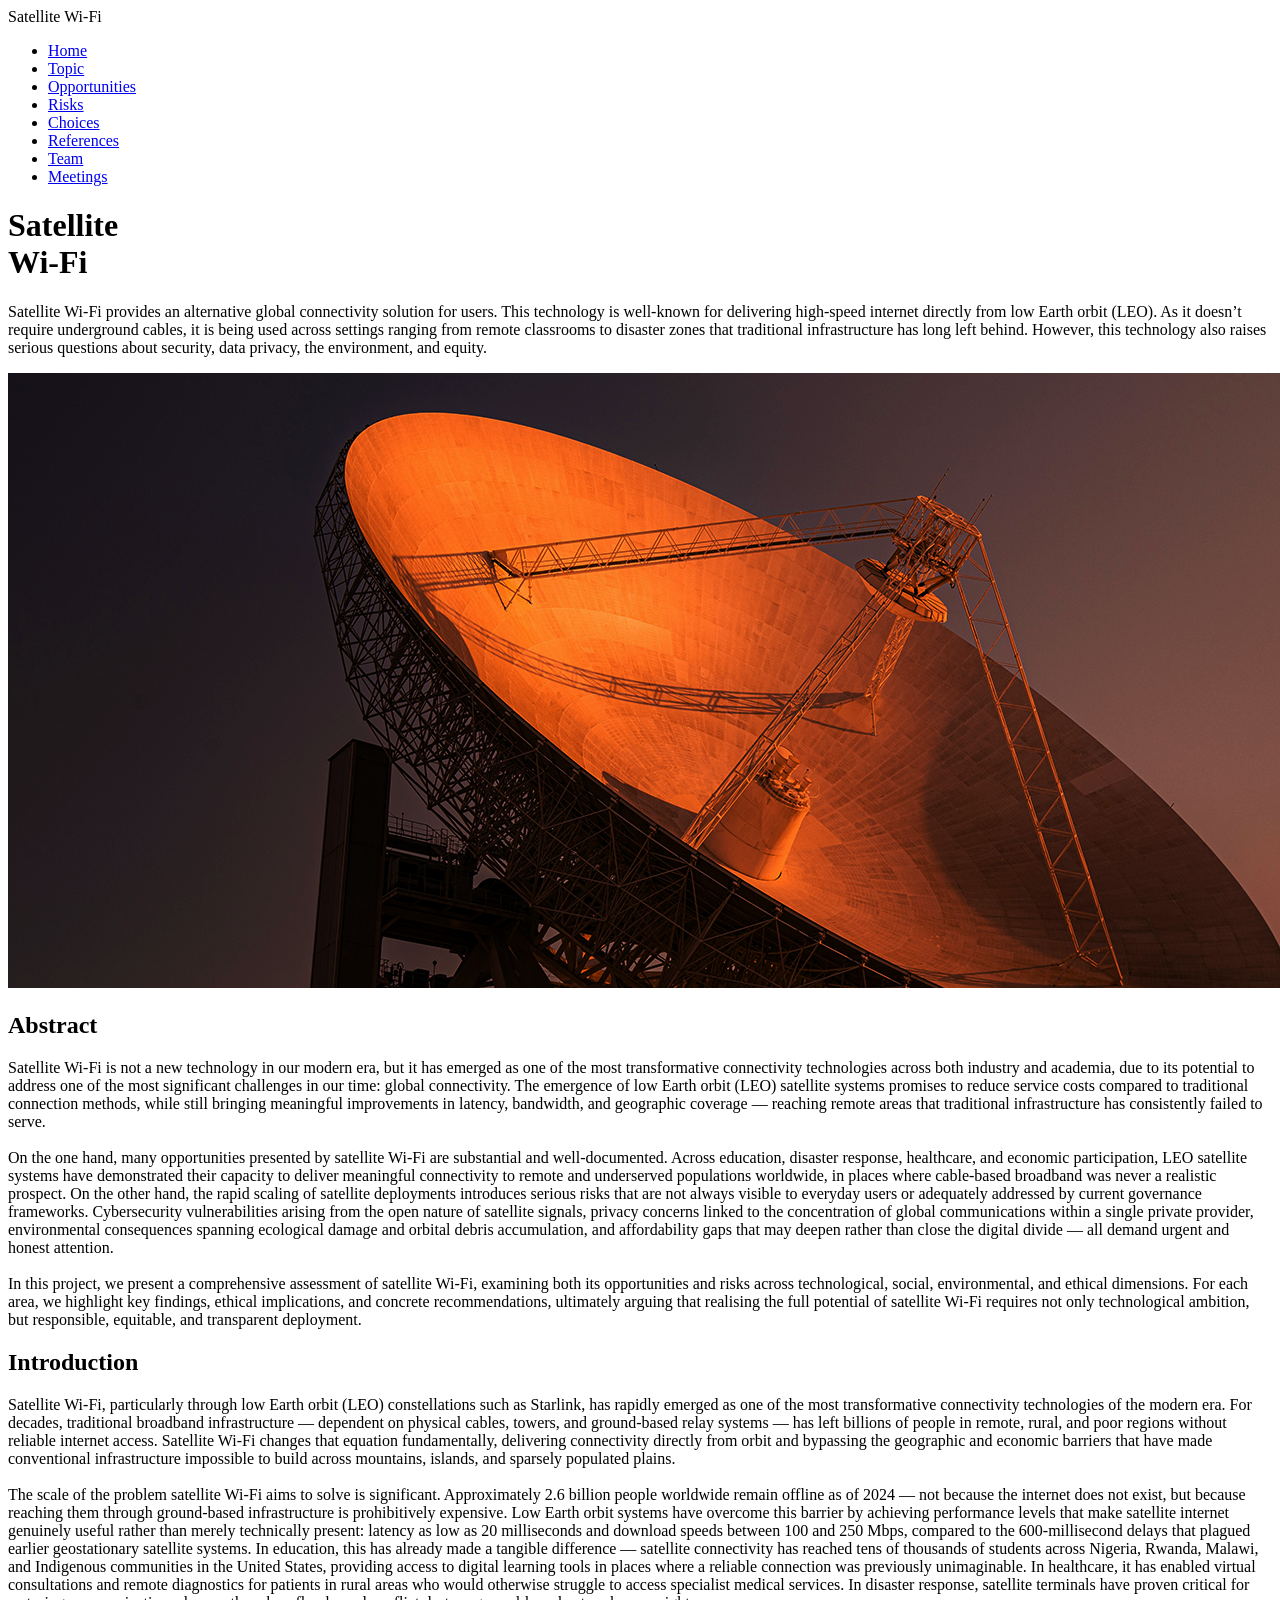
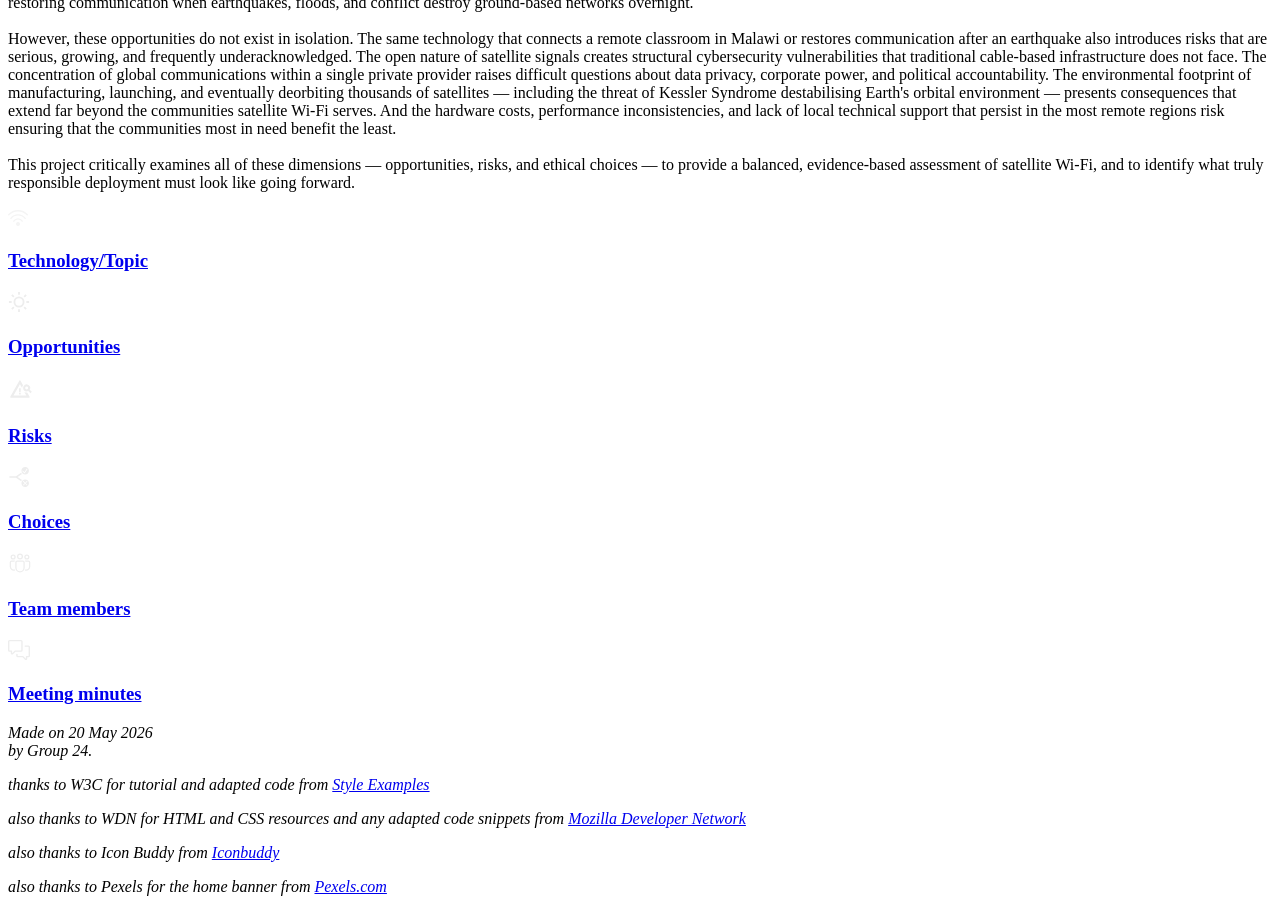
==== index.html @ d1418b99 "Relocate the destination of index file" ====
<!DOCTYPE html PUBLIC "-//W3C//DTD HTML 4.01//EN">
<html>

<head>
  <meta charset="UTF-8">
  <title>Satellite Wi-Fi</title>
  <link rel="stylesheet" href="../mystyles.css">
  <link rel="preconnect" href="https://fonts.googleapis.com">
  <link rel="preconnect" href="https://fonts.gstatic.com" crossorigin>
  <link href="https://fonts.googleapis.com/css2?family=Source+Sans+3:ital,wght@0,200..900;1,200..900&display=swap"
    rel="stylesheet">

</head>

<body>


  <!-- ============== NAVIGATION ============== -->
  <nav class="navbar">
    <div class="nav-brand">
      <span class="brand-dot"></span>
      <span class="brand-name">Satellite Wi-Fi</span>
    </div>
    <ul class="nav-links">
      <li><a class="active" href="index.html">Home</a></li>
      <li><a href="pages/topic.html">Topic</a></li>
      <li><a href="pages/opportunities.html" >Opportunities</a></li>
      <li><a href="pages/risks.html">Risks</a></li>
      <li><a href="pages/choices.html">Choices</a></li>
      <li><a href="pages/references.html">References</a></li>
      <li><a href="pages/team-members.html">Team</a></li>
      <li><a href="pages/meetings.html">Meetings</a></li>
    </ul>
  </nav>


  <div class="hero-section">
    <h1>Satellite <br>Wi-Fi</h1>
    <p>Satellite Wi-Fi provides an alternative global connectivity solution for users. This technology is well-known for
      delivering high-speed internet directly from low Earth orbit (LEO). As it doesn’t require underground cables, it
      is being used across settings ranging from remote classrooms to disaster zones that traditional infrastructure has
      long left behind. However, this technology also raises serious questions about security, data privacy, the
      environment, and equity.
    </p>
  </div>
  </div>

  <div id="banner-image">
    <img src="images/Homepage_banner.png" alt="home_banner">
  </div>


  <div class="hero-section">
    <h2>Abstract</h2>
    <p class="abstract">Satellite Wi-Fi is not a new technology in our modern era, but it has emerged as one of the most
      transformative connectivity technologies across both industry and academia, due to its potential to address one of
      the most significant challenges in our time: global connectivity. The emergence of low Earth orbit (LEO) satellite
      systems promises to reduce service costs compared to traditional connection methods, while still bringing
      meaningful improvements in latency, bandwidth, and geographic coverage — reaching remote areas that traditional
      infrastructure has consistently failed to serve.</br></br>
      On the one hand, many opportunities presented by satellite Wi-Fi are substantial and well-documented. Across
      education, disaster response, healthcare, and economic participation, LEO satellite systems have demonstrated
      their capacity to deliver meaningful connectivity to remote and underserved populations worldwide, in places where
      cable-based broadband was never a realistic prospect.
      On the other hand, the rapid scaling of satellite deployments introduces serious risks that are not always visible
      to everyday users or adequately addressed by current governance frameworks. Cybersecurity vulnerabilities arising
      from the open nature of satellite signals, privacy concerns linked to the concentration of global communications
      within a single private provider, environmental consequences spanning ecological damage and orbital debris
      accumulation, and affordability gaps that may deepen rather than close the digital divide — all demand urgent and
      honest attention.</br></br>
      In this project, we present a comprehensive assessment of satellite Wi-Fi, examining both its opportunities and
      risks across technological, social, environmental, and ethical dimensions. For each area, we highlight key
      findings, ethical implications, and concrete recommendations, ultimately arguing that realising the full potential
      of satellite Wi-Fi requires not only technological ambition, but responsible, equitable, and transparent
      deployment.

    </p>
  </div>

  <div class="hero-section">
    <h2>Introduction</h2>
    <p class="abstract">Satellite Wi-Fi, particularly through low Earth orbit (LEO) constellations such as Starlink,
      has
      rapidly emerged as one of the most transformative connectivity technologies of the modern era. For decades,
      traditional broadband infrastructure — dependent on physical cables, towers, and ground-based relay systems — has
      left billions of people in remote, rural, and poor regions without reliable internet access. Satellite Wi-Fi
      changes that equation fundamentally, delivering connectivity directly from orbit and bypassing the geographic and
      economic barriers that have made conventional infrastructure impossible to build across mountains, islands, and
      sparsely populated plains.</br></br>
      The scale of the problem satellite Wi-Fi aims to solve is significant. Approximately 2.6 billion people worldwide
      remain offline as of 2024 — not because the internet does not exist, but because reaching them through
      ground-based infrastructure is prohibitively expensive. Low Earth orbit systems have overcome this barrier by
      achieving performance levels that make satellite internet genuinely useful rather than merely technically present:
      latency as low as 20 milliseconds and download speeds between 100 and 250 Mbps, compared to the 600-millisecond
      delays that plagued earlier geostationary satellite systems. In education, this has already made a tangible
      difference — satellite connectivity has reached tens of thousands of students across Nigeria, Rwanda, Malawi, and
      Indigenous communities in the United States, providing access to digital learning tools in places where a reliable
      connection was previously unimaginable. In healthcare, it has enabled virtual consultations and remote diagnostics
      for patients in rural areas who would otherwise struggle to access specialist medical services. In disaster
      response, satellite terminals have proven critical for restoring communication when earthquakes, floods, and
      conflict destroy ground-based networks overnight.</br></br>
      However, these opportunities do not exist in isolation. The same technology that connects a remote classroom in
      Malawi or restores communication after an earthquake also introduces risks that are serious, growing, and
      frequently underacknowledged. The open nature of satellite signals creates structural cybersecurity
      vulnerabilities that traditional cable-based infrastructure does not face. The concentration of global
      communications within a single private provider raises difficult questions about data privacy, corporate power,
      and political accountability. The environmental footprint of manufacturing, launching, and eventually deorbiting
      thousands of satellites — including the threat of Kessler Syndrome destabilising Earth's orbital environment —
      presents consequences that extend far beyond the communities satellite Wi-Fi serves. And the hardware costs,
      performance inconsistencies, and lack of local technical support that persist in the most remote regions risk
      ensuring that the communities most in need benefit the least.</br></br>
      This project critically examines all of these dimensions — opportunities, risks, and ethical choices — to provide
      a balanced, evidence-based assessment of satellite Wi-Fi, and to identify what truly responsible deployment must
      look like going forward.


    </p>
  </div>



  <div id="card-container">

    <div class="card">
      <a class="card-link" href="pages/topic.html" target="blank">
        <div class="card-content">
          <svg xmlns="http://www.w3.org/2000/svg" width="20" height="20" viewBox="0 0 20 20">
            <path fill="#f4f4f4" fill-rule="evenodd"
              d="M10.001 14a2 2 0 1 1 0 4a2 2 0 0 1 0-4Zm0-3.853a5.695 5.695 0 0 1 4.8 2.626a.7.7 0 0 1-1.178.756a4.295 4.295 0 0 0-3.622-1.982a4.295 4.295 0 0 0-3.624 1.985a.7.7 0 0 1-1.179-.755a5.695 5.695 0 0 1 4.803-2.63Zm0-3.944c3.06 0 5.863 1.381 7.676 3.724a.7.7 0 0 1-1.107.857C15.02 8.783 12.626 7.603 10 7.603a8.283 8.283 0 0 0-6.537 3.184a.7.7 0 1 1-1.102-.863a9.682 9.682 0 0 1 7.64-3.721Zm0-4.203c3.905 0 7.243 1.5 9.819 4.32a.7.7 0 1 1-1.034.945C16.473 4.732 13.51 3.4 10.001 3.4c-3.422 0-6.453 1.372-8.79 3.87A.7.7 0 1 1 .19 6.316C2.785 3.538 6.184 2 10 2Z" />
          </svg>
          <h3>Technology/Topic</h3>
        </div>
      </a>
    </div>


    <div class="card">
      <a class="card-link" href="pages/opportunities.html" target="blank">
        <div class="card-content">
          <svg xmlns="http://www.w3.org/2000/svg" width="22" height="22" viewBox="0 0 24 24">
            <path fill="#ededed"
              d="M12 18a6 6 0 1 1 0-12a6 6 0 0 1 0 12Zm0-2a4 4 0 1 0 0-8a4 4 0 0 0 0 8ZM11 1h2v3h-2V1Zm0 19h2v3h-2v-3ZM3.515 4.929l1.414-1.414L7.05 5.636L5.636 7.05L3.515 4.93ZM16.95 18.364l1.414-1.414l2.121 2.121l-1.414 1.414l-2.121-2.121Zm2.121-14.85l1.414 1.415l-2.121 2.121l-1.414-1.414l2.121-2.121ZM5.636 16.95l1.414 1.414l-2.121 2.121l-1.414-1.414l2.121-2.121ZM23 11v2h-3v-2h3ZM4 11v2H1v-2h3Z" />
          </svg>
          <h3>Opportunities</h3>
        </div>
      </a>

    </div>


    <div class="card">
      <a class="card-link" href="pages/risks.html" target="blank">
        <div class="card-content">
          <svg xmlns="http://www.w3.org/2000/svg" width="26" height="26" viewBox="0 0 24 24" fill="#ededed">
            <g fill="#ededed">
              <path
                d="M2.06 19.253a.5.5 0 0 0 .434.747h17.032a.5.5 0 0 0 .434-.747l-2.27-3.995a4.24 4.24 0 0 1-2.616-.557l1.874 3.3H5.072L11.01 7.548L13 11.05c.004-.953.324-1.83.86-2.534l-2.415-4.252a.5.5 0 0 0-.87 0z" />
              <path fill-rule="evenodd"
                d="M14.414 9.49a3.216 3.216 0 0 1 5.631 3.109L22 14.554l-1.3 1.3l-1.954-1.955a3.2 3.2 0 0 1-1.609.385A3.21 3.21 0 0 1 14 11.07m3.216 1.378a1.378 1.378 0 1 0 0-2.756a1.378 1.378 0 0 0 0 2.756"
                clip-rule="evenodd" />
              <path
                d="M14 11.07a3.2 3.2 0 0 1 .414-1.58zM10.25 17v-1.5h1.5V17zm.75-6a.75.75 0 0 0-.75.75v2.5a.75.75 0 0 0 1.5 0v-2.5A.75.75 0 0 0 11 11" />
            </g>
          </svg>
          <h3>Risks</h3>
        </div>
      </a>
    </div>


    <div class="card">
      <a class="card-link" href="pages/choices.html" target="blank">
        <div class="card-content">
          <svg xmlns="http://www.w3.org/2000/svg" width="22" height="22" viewBox="0 0 512 512">
            <path fill="#ededed"
              d="M400 25c-48.2 0-87 38.84-87 87c0 48.2 38.8 87 87 87s87-38.8 87-87c0-48.16-38.8-87-87-87zm40.5 34.01l15 9.98l-70.1 105.11l-55.8-55.7l12.8-12.8l40.2 40.3l57.9-86.89zM304.7 156.1L186.4 238H32v36h154.4l118.3 81.9c5.1-11 12.1-21 20.5-29.5L223.6 256l101.6-70.4c-8.4-8.5-15.4-18.5-20.5-29.5zM400 313c-48.2 0-87 38.8-87 87s38.8 87 87 87s87-38.8 87-87s-38.8-87-87-87zm-41.6 32.6l41.6 41.6l41.6-41.6l12.8 12.8l-41.6 41.6l41.6 41.6l-12.8 12.8l-41.6-41.6l-41.6 41.6l-12.8-12.8l41.6-41.6l-41.6-41.6l12.8-12.8z" />
          </svg>
          <h3>Choices</h3>
        </div>
      </a>
    </div>


    <div class="card">
      <a class="card-link" href="pages/team-members.html" target="blank">
        <div class="card-content">
          <svg xmlns="http://www.w3.org/2000/svg" width="24" height="24" viewBox="0 0 28 28">
            <path fill="#ededed"
              d="M17.254 11a2.25 2.25 0 0 1 2.25 2.25v6.249a5.501 5.501 0 0 1-11.002 0V13.25a2.25 2.25 0 0 1 2.25-2.25h6.502Zm0 1.5h-6.502a.75.75 0 0 0-.75.75v6.249a4.001 4.001 0 0 0 8.002 0V13.25a.75.75 0 0 0-.75-.75ZM4.25 11h4.156a3.243 3.243 0 0 0-.817 1.5H4.25a.75.75 0 0 0-.75.75v5.249a3.001 3.001 0 0 0 4.238 2.735c.133.49.324.956.564 1.392A4.501 4.501 0 0 1 2 18.499V13.25A2.25 2.25 0 0 1 4.25 11Zm19.5 0A2.25 2.25 0 0 1 26 13.25v5.25a4.5 4.5 0 0 1-6.298 4.127l.056-.102c.214-.406.387-.837.511-1.289A3 3 0 0 0 24.5 18.5v-5.25a.75.75 0 0 0-.749-.75h-3.333A3.242 3.242 0 0 0 19.6 11h4.151ZM14 3a3.5 3.5 0 1 1 0 7a3.5 3.5 0 0 1 0-7Zm8.003 1a3 3 0 1 1 0 6a3 3 0 0 1 0-6ZM5.997 4a3 3 0 1 1 0 6a3 3 0 0 1 0-6ZM14 4.5a2 2 0 1 0 0 4a2 2 0 0 0 0-4Zm8.003 1a1.5 1.5 0 1 0 0 3a1.5 1.5 0 0 0 0-3Zm-16.006 0a1.5 1.5 0 1 0 0 3a1.5 1.5 0 0 0 0-3Z" />
          </svg>
          <h3>Team members</h3>
        </div>
      </a>
    </div>


    <div class="card">
      <a class="card-link" href="pages/meetings.html" target="blank">
        <div class="card-content">
          <svg xmlns="http://www.w3.org/2000/svg" width="22" height="22" viewBox="0 0 24 24">
            <path fill="#ededed"
              d="M1.75 1h12.5c.966 0 1.75.784 1.75 1.75v9.5A1.75 1.75 0 0 1 14.25 14H8.061l-2.574 2.573A1.458 1.458 0 0 1 3 15.543V14H1.75A1.75 1.75 0 0 1 0 12.25v-9.5C0 1.784.784 1 1.75 1ZM1.5 2.75v9.5c0 .138.112.25.25.25h2a.75.75 0 0 1 .75.75v2.19l2.72-2.72a.749.749 0 0 1 .53-.22h6.5a.25.25 0 0 0 .25-.25v-9.5a.25.25 0 0 0-.25-.25H1.75a.25.25 0 0 0-.25.25Z" />
            <path fill="#ededed"
              d="M22.5 8.75a.25.25 0 0 0-.25-.25h-3.5a.75.75 0 0 1 0-1.5h3.5c.966 0 1.75.784 1.75 1.75v9.5A1.75 1.75 0 0 1 22.25 20H21v1.543a1.457 1.457 0 0 1-2.487 1.03L15.939 20H10.75A1.75 1.75 0 0 1 9 18.25v-1.465a.75.75 0 0 1 1.5 0v1.465c0 .138.112.25.25.25h5.5a.75.75 0 0 1 .53.22l2.72 2.72v-2.19a.75.75 0 0 1 .75-.75h2a.25.25 0 0 0 .25-.25v-9.5Z" />
          </svg>
          <h3>Meeting minutes</h3>
        </div>
      </a>
    </div>


  </div>
  <!-- Sign and date the page, it's only polite! -->
   <div class="footer">
  <address>Made on 20 May 2026<br>
    by Group 24.</address>



  <p><em>thanks to W3C for tutorial and adapted code from <a
        href="https://www.w3.org/Style/Examples/011/firstcss.en.html">Style Examples</a></p></em>
  <p><em>also thanks to WDN for HTML and CSS resources and any adapted code snippets from <a
        href="https://developer.mozilla.org/en-US/docs/Web">Mozilla Developer Network</a></p></em>
  <p><em>also thanks to Icon Buddy from <a href="https://iconbuddy.com/">Iconbuddy</a></em></p>
  <p><em>also thanks to Pexels for the home banner from <a href="https://www.pexels.com/">Pexels.com</a></em></p>
</div>
</body>

</html>
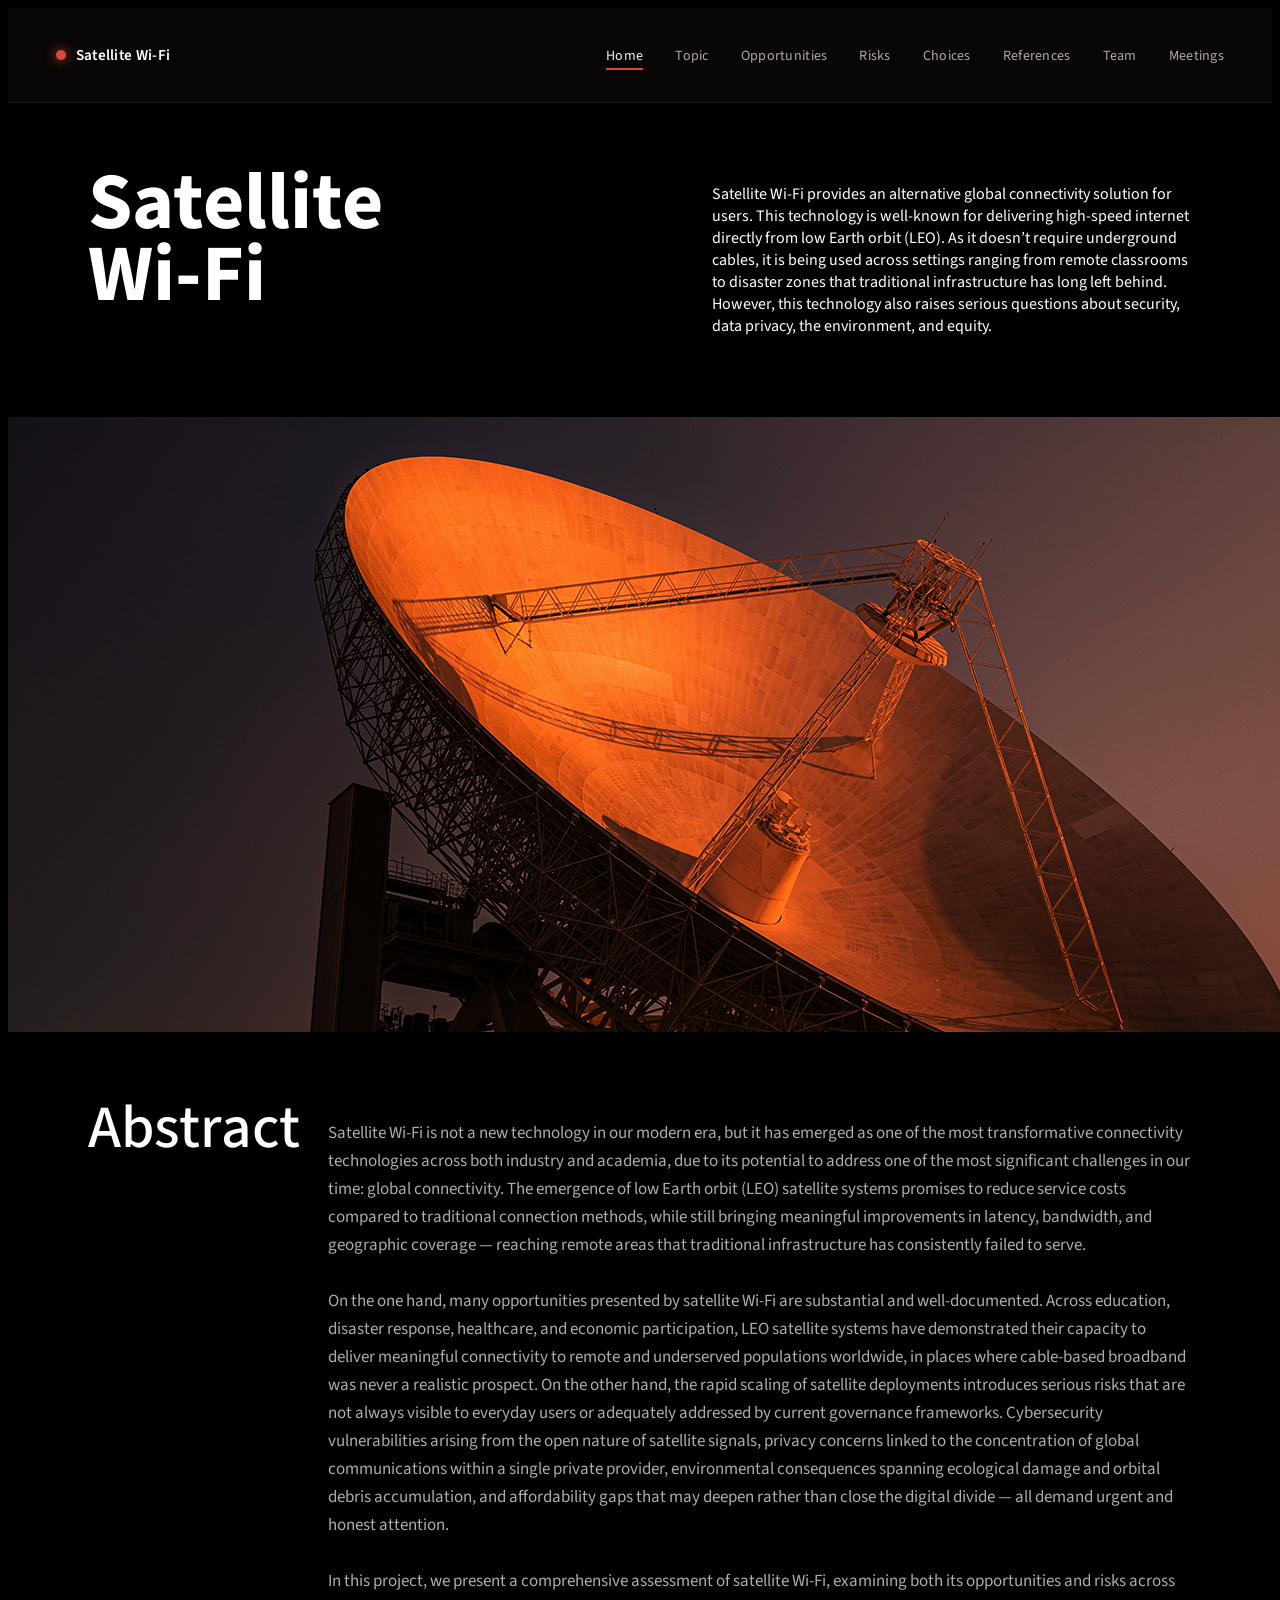
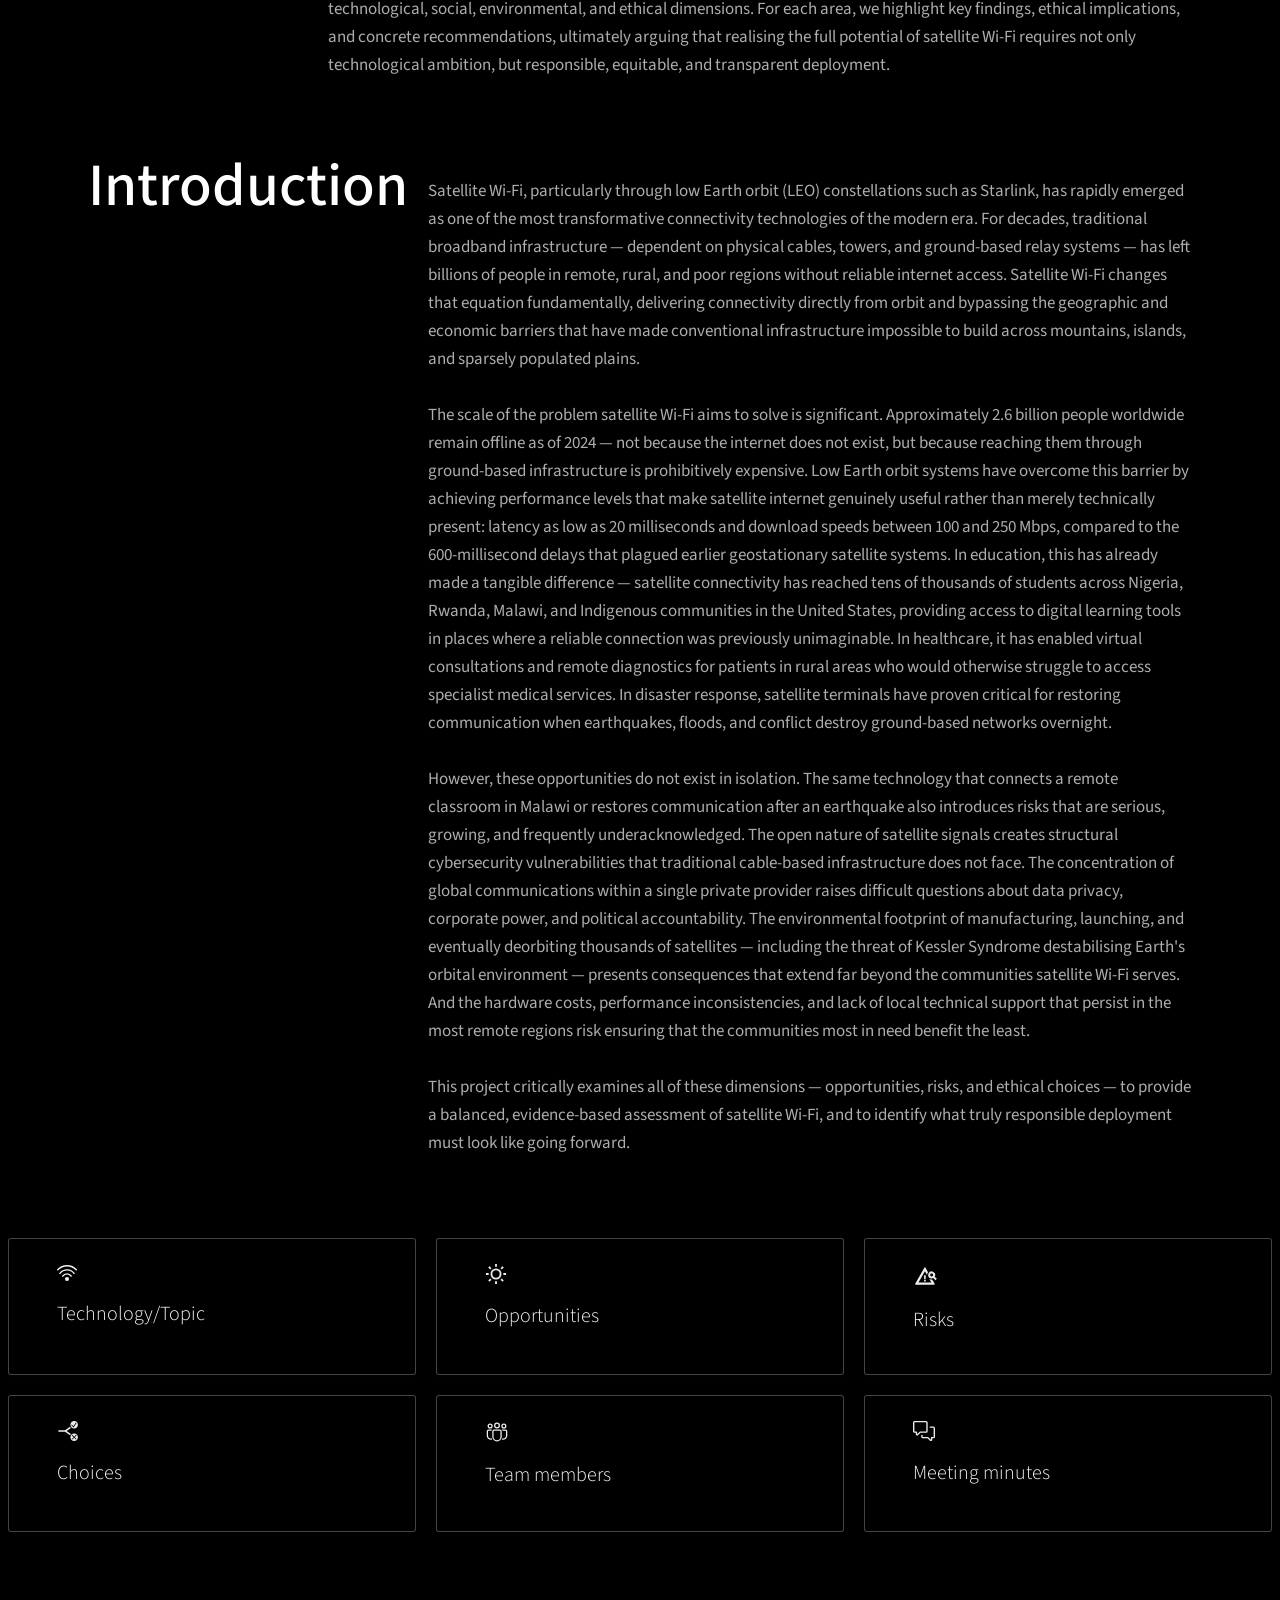
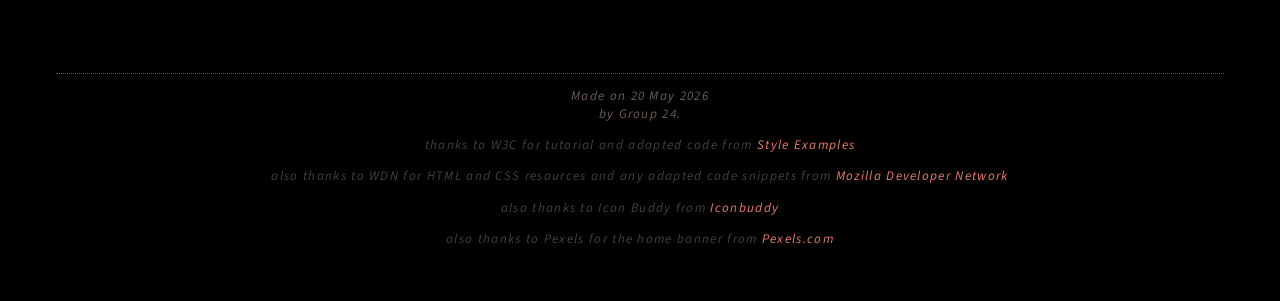
==== commit 69bf901b: "Update stylesheet link in index file" ====
--- a/index.html
+++ b/index.html
@@ -4,7 +4,7 @@
 <head>
   <meta charset="UTF-8">
   <title>Satellite Wi-Fi</title>
-  <link rel="stylesheet" href="../mystyles.css">
+  <link rel="stylesheet" href="styles/mystyles.css">
   <link rel="preconnect" href="https://fonts.googleapis.com">
   <link rel="preconnect" href="https://fonts.gstatic.com" crossorigin>
   <link href="https://fonts.googleapis.com/css2?family=Source+Sans+3:ital,wght@0,200..900;1,200..900&display=swap"
--- a/styles/mystyles.css
+++ b/styles/mystyles.css
@@ -0,0 +1,269 @@
+:root {
+  --padding-sides: 5rem;
+  --nav-margin-bottom: 5rem;
+
+   /* Colour palette — matched to the Satellite Wi-Fi banner */
+  --bg-deep: #0a0807;
+  --bg-surface: #14100e;
+  --bg-card: #1a1412;
+  --ink-primary: #f5f1ee;
+  --ink-muted: #b3a8a3;
+  --ink-faint: #6b5d57;
+  --accent: #d94a3d;
+  --accent-soft: #e87a6d;
+  --border: rgba(255, 240, 230, 0.08);
+  --border-strong: rgba(255, 240, 230, 0.16);
+
+}
+
+body {
+  font-family: "Source Sans 3", "Times New Roman", Times, serif;
+  color: white;
+  background-color: black;
+}
+
+.container {
+  margin-right: auto;
+  margin-left: auto;
+  max-width: 1600px;
+  display: block;
+  width: 100%;
+}
+
+header {
+  padding: 0rem var(--padding-sides) 0rem var(--padding-sides);
+  display: flex;
+  margin-bottom: var(--nav-margin-bottom);
+  justify-content: space-between;
+  align-items: center;
+}
+
+/* ============== NAVIGATION ============== */
+.navbar {
+  position: sticky;
+  top: 0;
+  z-index: 100;
+  display: flex;
+  justify-content: space-between;
+  align-items: center;
+  padding: 1.25rem 3rem;
+  background: rgba(10, 8, 7, 0.85);
+  backdrop-filter: blur(12px);
+  -webkit-backdrop-filter: blur(12px);
+  border-bottom: 1px solid var(--border);
+}
+
+.nav-brand {
+  display: flex;
+  align-items: center;
+  gap: 0.6rem;
+  font-family: var(--font-display);
+  font-weight: 600;
+  font-size: 0.95rem;
+  letter-spacing: 0.02em;
+}
+
+.brand-dot {
+  width: 10px;
+  height: 10px;
+  border-radius: 50%;
+  background: var(--accent);
+  box-shadow: 0 0 12px var(--accent);
+}
+
+.nav-links {
+  list-style: none;
+  display: flex;
+  gap: 2rem;
+}
+
+.nav-links a {
+  color: var(--ink-muted);
+  text-decoration: none;
+  font-size: 0.88rem;
+  font-weight: 400;
+  letter-spacing: 0.02em;
+  transition: color 0.2s ease;
+  position: relative;
+  padding-bottom: 4px;
+}
+
+.nav-links a:hover {
+  color: var(--ink-primary);
+}
+
+.nav-links a.active {
+  color: var(--ink-primary);
+}
+
+.nav-links a.active::after {
+  content: '';
+  position: absolute;
+  bottom: 0;
+  left: 0;
+  right: 0;
+  height: 2px;
+  background: var(--accent);
+}
+
+/*
+ul.navbar {
+  list-style-type: none;
+  width: 1000px;
+}
+
+ul.navbar li {
+  display: inline;
+  margin: 0.5em 0;
+  padding: 0.3em;
+  border-right: 1em solid black;
+}
+
+ul.navbar a {
+  text-decoration: none;
+  color: white;
+}
+
+ul.navbar .active {
+  border-bottom: 2px solid #ff230c;
+}
+
+ul.navbar a:hover {
+  color: #fe877a;
+}
+  */
+
+h1 {
+  font-family: "Source Sans 3", Geneva, Arial, SunSans-Regular, sans-serif;
+  font-size: 80px;
+  line-height: 90%;
+  margin: 0px;
+}
+
+h2 {
+  font-family: "Source Sans 3", Geneva, Arial, SunSans-Regular, sans-serif;
+  font-weight: 500;
+  font-size: 60px;
+  line-height: 90%;
+  margin: 0px;
+}
+
+h3 {
+  font-family: "Source Sans 3", Geneva, Arial, SunSans-Regular, sans-serif;
+  font-weight: 300;
+  font-size: 20px;
+  line-height: 90%;
+  margin: 0px;
+  color: #f4f4f4;
+}
+
+
+
+.hero-section {
+  padding: 0rem var(--padding-sides) 0rem var(--padding-sides);
+  display: flex;
+  justify-content: space-between;
+  gap: 20px;
+  margin-bottom: 4rem;
+  margin-top: 4rem;
+}
+
+@media (min-width: 1600px) {
+  .hero-section {
+    padding: 0rem 14.5rem 0rem 14.5rem;
+  }
+}
+
+.hero-section p {
+  width: 30rem;
+}
+
+.hero-section .abstract {
+  width: 54rem;
+  line-height: 28px;
+  color: #adadad;
+  font-size: 17px;
+}
+
+
+
+#banner-image {
+  text-align: center;
+  margin-bottom: 4rem;
+  width: 100%;
+}
+
+#card-container {
+  display: flex;
+  flex-wrap: wrap;
+  justify-content: center;
+  max-width: 1400px;
+  gap: 20px;
+  margin: 0 auto;
+  padding-bottom: 6rem;
+}
+
+.card {
+  flex: calc(33.33% - 20px);
+  height: 15vh;
+  border: 1px solid #d1d1d153;
+  box-shadow: 0 4px 6px rgba(19, 19, 19, 0.1);
+  border-radius: 3px;
+  transition: transform 0.3s ease, box-shadow 0.3s ease;
+  background-color: #000000;
+}
+
+.card:hover {
+
+  border: 1px solid #ffffff;
+  transform: scale(1.01) translateY(-3px);
+  box-shadow: 0 20px 30px rgba(119, 119, 119, 0.15);
+
+}
+
+.card-content {
+  margin-left: 3rem;
+  margin-top: 1.5rem;
+}
+
+.card-link {
+  text-decoration: none;
+  
+}
+
+
+
+.text-container {
+  padding: 10px;
+}
+
+
+
+address {
+  margin-top: 1em;
+  padding-top: 1em;
+  border-top: thin dotted;
+}
+
+svg {
+  padding-bottom: 1rem;
+}
+
+.footer {
+  
+  padding: 2rem 3rem;
+  text-align: center;
+  font-size: 0.82rem;
+  color: var(--ink-faint);
+  font-family: var(--font-display);
+  letter-spacing: 0.1em;
+}
+
+.footer a {
+  text-decoration: none;
+  color: #e87a6d;
+}
+
+.footer p {
+  color: #ababab5f;
+}
